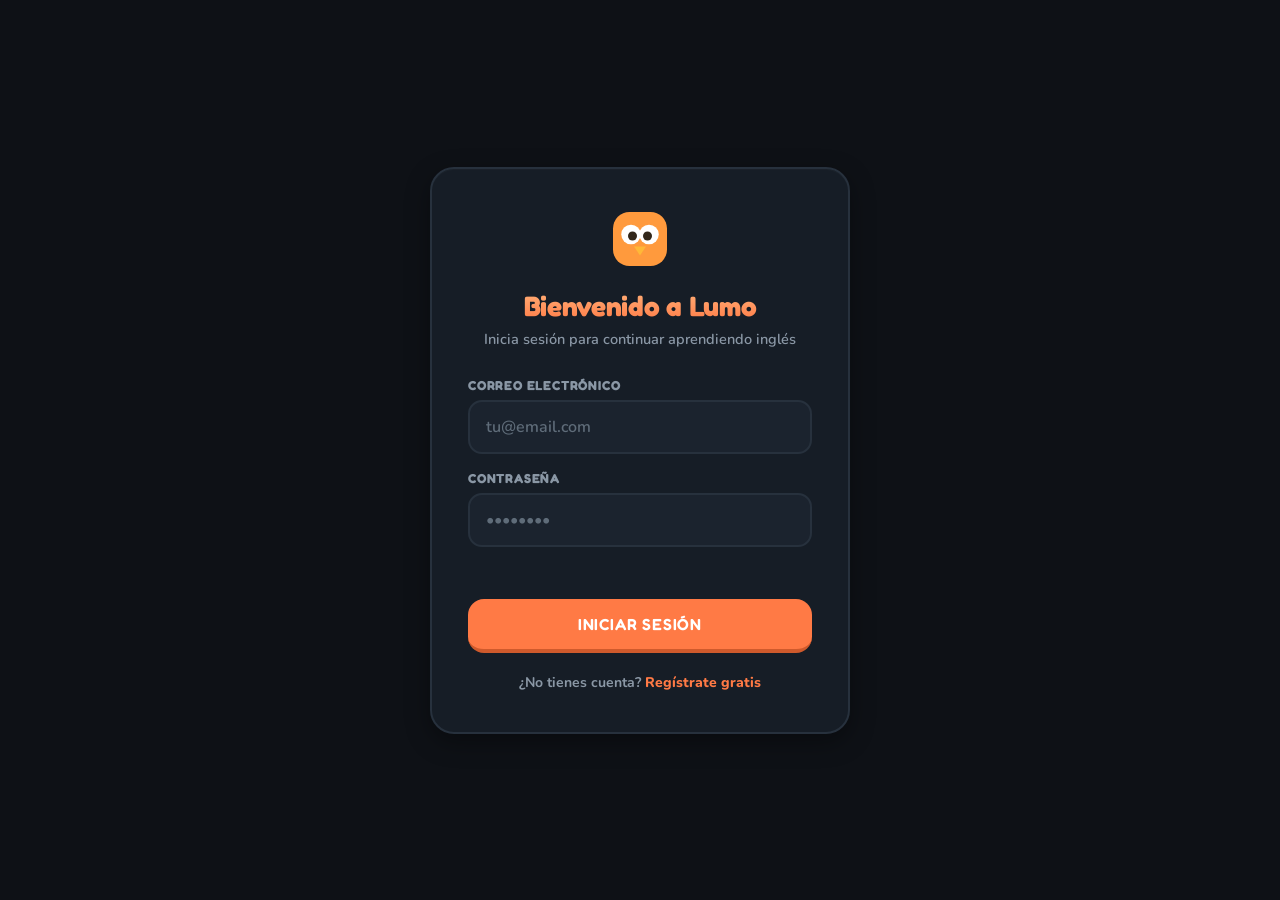
==== index.html @ a14f4a27 "Actulizado imagen" ====
<!DOCTYPE html>
<html lang="es">
<head>
  <meta charset="UTF-8">
  <meta name="viewport" content="width=device-width, initial-scale=1.0, maximum-scale=1.0, user-scalable=no">
  <title>Lumo — Aprende inglés</title>
  <link rel="preconnect" href="https://fonts.googleapis.com">
  <link rel="preconnect" href="https://fonts.gstatic.com" crossorigin>
  <link href="https://fonts.googleapis.com/css2?family=Fredoka:wght@400;500;600;700&family=Nunito:wght@400;600;700;800;900&display=swap" rel="stylesheet">
  <link rel="stylesheet" href="./css/styles.css">
  <style>
    body { overflow: hidden; }
  </style>
</head>
<body>
<div id="root"></div>

<script src="./js/api.js"></script>
<script src="./js/app.js"></script>
</body>
</html>
---- css/styles.css ----
/* ============================================================
   Lumo — Estilos globales
   ============================================================ */
:root {
  --bg:           #0e1116;
  --bg-2:         #0a0d12;
  --panel:        #161d26;
  --panel-2:      #1b232e;
  --panel-3:      #212c38;
  --border:       #27313d;
  --border-strong:#37434f;
  --text:         #eef2f5;
  --muted:        #8a97a5;
  --muted-2:      #5f6c79;

  --primary:      #ff7a45;
  --primary-d:    #cf5a2c;
  --primary-soft: rgba(255,122,69,.14);

  --amber:        #ffc53d;
  --amber-d:      #d99c1d;
  --teal:         #2dd4bf;
  --teal-d:       #13a895;
  --green:        #5fcf2f;
  --green-d:      #4aa823;
  --green-soft:   rgba(95,207,47,.14);
  --red:          #ff5b5b;
  --red-d:        #d63b3b;
  --red-soft:     rgba(255,91,91,.13);
  --gem:          #38c6f4;
  --heart:        #ff5d6c;

  --r-lg:   20px;
  --r-md:   16px;
  --r-sm:   12px;
  --shadow-card: 0 1px 0 rgba(255,255,255,.02) inset, 0 8px 24px rgba(0,0,0,.35);
  --ease:   cubic-bezier(.34,1.56,.64,1);
}

*, *::before, *::after { box-sizing: border-box; margin: 0; padding: 0; -webkit-tap-highlight-color: transparent; }
html, body { height: 100%; }
body {
  background: var(--bg);
  color: var(--text);
  font-family: 'Nunito', system-ui, sans-serif;
  font-weight: 700;
  -webkit-font-smoothing: antialiased;
}
button { font-family: inherit; cursor: pointer; border: none; background: none; color: inherit; }
a { color: var(--primary); text-decoration: none; }
a:hover { text-decoration: underline; }
.fred { font-family: 'Fredoka', sans-serif; }
::-webkit-scrollbar { width: 10px; }
::-webkit-scrollbar-thumb { background: var(--border-strong); border-radius: 20px; }
::-webkit-scrollbar-track { background: transparent; }

/* =============== BOTONES GLOBALES =============== */
.btn {
  padding: 15px 30px; border-radius: 16px;
  font-family: 'Fredoka', sans-serif; font-weight: 600; font-size: 16px;
  letter-spacing: .8px; text-transform: uppercase;
  transition: .12s; border-bottom: 4px solid; min-width: 150px; display: inline-block;
  text-align: center;
}
.btn:active { transform: translateY(2px); border-bottom-width: 2px; }
.btn-primary { background: var(--primary);  border-color: var(--primary-d); color: #fff; }
.btn-green   { background: var(--green);    border-color: var(--green-d);   color: #fff; }
.btn-red     { background: var(--red);      border-color: var(--red-d);     color: #fff; }
.btn-skip    { color: var(--muted); border: 2px solid var(--border-strong); border-bottom-width: 4px; background: transparent; }
.btn-disabled{ background: var(--panel-2);  border-color: var(--border); color: var(--muted-2); pointer-events: none; }
.w-full { width: 100%; }

/* =============== AUTH PAGES =============== */
.auth-page {
  min-height: 100vh; display: flex; align-items: center; justify-content: center;
  padding: 24px; overflow-y: auto;
}
.auth-card {
  background: var(--panel); border: 2px solid var(--border); border-radius: 24px;
  padding: 40px 36px; width: 100%; max-width: 420px;
  box-shadow: var(--shadow-card); animation: popIn .4s var(--ease);
}
@keyframes popIn { from { transform: scale(.92); opacity: 0; } to { transform: scale(1); opacity: 1; } }

.auth-logo { display: flex; justify-content: center; margin-bottom: 20px; }
.auth-card h1 {
  text-align: center; font-family: 'Fredoka', sans-serif; font-weight: 700;
  font-size: 28px; letter-spacing: -.3px;
  background: linear-gradient(180deg,#ffb27a,var(--primary));
  -webkit-background-clip: text; background-clip: text; color: transparent;
  margin-bottom: 6px;
}
.auth-sub { text-align: center; color: var(--muted); font-size: 14.5px; font-weight: 600; margin-bottom: 28px; }

.field { margin-bottom: 16px; }
.field label {
  display: block; font-family: 'Fredoka', sans-serif; font-size: 13px;
  letter-spacing: .8px; text-transform: uppercase; color: var(--muted); margin-bottom: 7px;
}
.field input {
  width: 100%; padding: 14px 16px; border-radius: 14px;
  background: var(--panel-2); border: 2px solid var(--border);
  color: var(--text); font-family: 'Nunito', sans-serif; font-weight: 700; font-size: 16px;
  transition: border-color .15s;
}
.field input:focus { outline: none; border-color: var(--primary); }
.field input::placeholder { color: var(--muted-2); font-weight: 600; }

.error-msg {
  color: var(--red); font-size: 13.5px; font-weight: 700;
  min-height: 20px; margin-bottom: 8px; text-align: center;
}
.auth-link { text-align: center; color: var(--muted); font-size: 14px; margin-top: 20px; }
.auth-link a { color: var(--primary); font-weight: 800; }

/* =============== APP SHELL =============== */
#root { height: 100vh; height: 100dvh; overflow: hidden; }
.app {
  display: grid; height: 100%;
  grid-template-columns: 240px minmax(0,1fr) 380px;
  grid-template-areas: "side main rail";
}
.scroller { overflow-y: auto; overflow-x: hidden; height: 100%; scrollbar-gutter: stable; }

/* =============== SIDEBAR =============== */
.side {
  grid-area: side; border-right: 1px solid var(--border);
  padding: 22px 14px; display: flex; flex-direction: column; gap: 6px; background: var(--bg);
}
.brand { display: flex; align-items: center; gap: 10px; padding: 6px 10px 22px; }
.brand .logo { width: 34px; height: 34px; flex: none; }
.brand h1 {
  font-family: 'Fredoka', sans-serif; font-weight: 700; font-size: 26px; letter-spacing: -.5px;
  background: linear-gradient(180deg,#ffb27a,var(--primary)); -webkit-background-clip: text; background-clip: text; color: transparent;
}
.nav-item {
  display: flex; align-items: center; gap: 15px; padding: 11px 12px; border-radius: 14px;
  border: 2px solid transparent; color: var(--muted); font-family: 'Fredoka', sans-serif;
  font-weight: 600; font-size: 15px; letter-spacing: .4px; text-transform: uppercase;
  transition: .15s; width: 100%; text-align: left;
}
.nav-item svg { width: 26px; height: 26px; flex: none; }
.nav-item:hover { background: var(--panel); }
.nav-item.active { background: var(--primary-soft); border-color: rgba(255,122,69,.5); color: #ffb892; }
.nav-item.active svg { color: var(--primary); }
.nav-logout { margin-top: auto; color: var(--muted-2) !important; }
.nav-logout:hover { color: var(--red) !important; }

/* =============== MAIN =============== */
.main { grid-area: main; position: relative; }
.main-inner { max-width: 640px; margin: 0 auto; padding: 18px 20px 120px; }

.unit-banner {
  position: sticky; top: 0; z-index: 20; border-radius: var(--r-md); padding: 16px 20px;
  display: flex; align-items: center; justify-content: space-between; gap: 14px;
  background: linear-gradient(180deg,var(--primary),var(--primary-d));
  box-shadow: 0 5px 0 rgba(0,0,0,.22), 0 10px 24px rgba(207,90,44,.25); margin-bottom: 8px;
}
.unit-banner .eyebrow {
  font-family: 'Fredoka', sans-serif; font-weight: 600; font-size: 12.5px;
  letter-spacing: 1.2px; text-transform: uppercase; color: rgba(255,255,255,.78);
  display: flex; align-items: center; gap: 9px;
}
.unit-banner h2 { font-family: 'Fredoka', sans-serif; font-weight: 600; font-size: 22px; color: #fff; margin-top: 3px; }
.unit-banner .back { width: 24px; height: 24px; opacity: .85; flex: none; }

/* PATH */
.path {
  position: relative; padding: 34px 0 10px;
  display: flex; flex-direction: column; align-items: center;
}
.node-wrap { position: relative; margin-bottom: 18px; display: flex; flex-direction: column; align-items: center; }
.node {
  position: relative; width: 74px; height: 66px; border-radius: 50%;
  display: grid; place-items: center; transition: transform .12s var(--ease); color: #fff;
}
.node .face { position: absolute; inset: 0; border-radius: 50%; display: grid; place-items: center; }
.node svg { width: 32px; height: 32px; position: relative; z-index: 2; }
.node.done   .face { background: var(--primary); box-shadow: 0 7px 0 var(--primary-d); }
.node.review .face { background: var(--amber);   box-shadow: 0 7px 0 var(--amber-d); }
.node.review svg { color: #5a3d00; }
.node.active .face { background: var(--amber);   box-shadow: 0 7px 0 var(--amber-d); }
.node.active svg { color: #5a3d00; }
.node.locked .face { background: #283039; box-shadow: 0 6px 0 #1b222a; }
.node.locked svg { color: #4a5662; }
.node:not(.locked) { cursor: pointer; }
.node:not(.locked):hover { transform: translateY(-2px); }
.node:not(.locked):active { transform: translateY(4px); }
.node:not(.locked):active .face { box-shadow: 0 2px 0 var(--primary-d); }
.node.review:active .face, .node.active:active .face { box-shadow: 0 2px 0 var(--amber-d); }

.node.active::before {
  content: ""; position: absolute; inset: -7px; border-radius: 50%;
  border: 4px solid var(--amber); opacity: .32; animation: ring 2s ease-in-out infinite;
}
@keyframes ring { 0%,100%{transform:scale(1);opacity:.32} 50%{transform:scale(1.12);opacity:.08} }

.start-bubble {
  position: absolute; top: -46px; left: 50%; transform: translateX(-50%);
  background: #fff; color: var(--primary); font-family: 'Fredoka', sans-serif;
  font-weight: 700; font-size: 13px; letter-spacing: 1px; padding: 7px 15px;
  border-radius: 13px; white-space: nowrap; box-shadow: 0 4px 0 rgba(0,0,0,.18);
  animation: bob 1.4s ease-in-out infinite;
}
.start-bubble::after {
  content: ""; position: absolute; bottom: -7px; left: 50%; transform: translateX(-50%);
  border: 8px solid transparent; border-top-color: #fff; border-bottom: 0;
}
@keyframes bob { 0%,100%{transform:translateX(-50%) translateY(0)} 50%{transform:translateX(-50%) translateY(-5px)} }
.mascot-rest { position: absolute; right: -6px; top: 50%; transform: translateY(-50%); pointer-events: none; }
.path-divider {
  display: flex; align-items: center; gap: 14px; width: 100%; max-width: 380px;
  margin: 6px 0 24px; color: var(--muted);
}
.path-divider::before, .path-divider::after { content: ""; flex: 1; height: 2px; background: var(--border); }
.path-divider span { font-family: 'Fredoka', sans-serif; font-weight: 600; font-size: 12px; letter-spacing: 1.5px; text-transform: uppercase; white-space: nowrap; }

/* =============== RAIL =============== */
.rail { grid-area: rail; border-left: 1px solid var(--border); background: var(--bg); }
.rail-inner { padding: 20px 22px 60px; display: flex; flex-direction: column; gap: 18px; }
.stats { display: flex; align-items: center; justify-content: space-between; gap: 6px; padding: 4px 4px 14px; }
.stat { display: flex; align-items: center; gap: 7px; font-family: 'Fredoka', sans-serif; font-weight: 700; font-size: 16px; }
.stat svg { width: 26px; height: 20px; flex: none; }
.stat.gems { color: var(--gem); } .stat.hearts { color: var(--heart); }
.card { background: var(--panel); border: 2px solid var(--border); border-radius: var(--r-lg); padding: 20px; }
.card h3 { font-family: 'Fredoka', sans-serif; font-weight: 600; font-size: 19px; margin: 14px 0 8px; }
.card p { font-weight: 600; font-size: 14.5px; color: var(--muted); line-height: 1.5; }
.card .row { display: flex; align-items: center; justify-content: space-between; gap: 12px; }
.daily { display: flex; align-items: center; gap: 13px; margin-top: 14px; }
.daily .ic { width: 42px; height: 42px; border-radius: 11px; background: var(--panel-3); display: grid; place-items: center; flex: none; }
.daily .bar { height: 13px; border-radius: 8px; background: var(--panel-3); overflow: hidden; margin-top: 7px; }
.daily .bar i { display: block; height: 100%; background: linear-gradient(90deg,var(--amber),var(--primary)); border-radius: 8px; }
.pill-btn {
  width: 100%; margin-top: 16px; background: linear-gradient(180deg,#7b6bff,#5a49e8); color: #fff;
  border-radius: 14px; border-bottom: 4px solid #4334c0; padding: 13px;
  font-family: 'Fredoka', sans-serif; font-weight: 600; font-size: 14px;
  letter-spacing: .8px; text-transform: uppercase; transition: .12s;
}
.pill-btn:active { transform: translateY(2px); border-bottom-width: 2px; }

/* =============== MOBILE =============== */
.mobile-top, .mobile-nav { display: none; }
.mobile-top {
  position: fixed; top: 0; left: 0; right: 0; z-index: 40;
  background: rgba(14,17,22,.92); backdrop-filter: blur(8px);
  border-bottom: 1px solid var(--border); padding: 10px 16px;
  align-items: center; justify-content: space-between;
}
.mobile-nav {
  position: fixed; bottom: 0; left: 0; right: 0; z-index: 40;
  background: var(--bg); border-top: 1px solid var(--border);
  padding: 7px 6px; justify-content: space-around; align-items: center;
}
.mnav-btn { display: grid; place-items: center; padding: 9px 14px; border-radius: 14px; border: 2px solid transparent; color: var(--muted); }
.mnav-btn svg { width: 27px; height: 27px; }
.mnav-btn.active { background: var(--primary-soft); border-color: rgba(255,122,69,.5); color: var(--primary); }

/* =============== LESSON =============== */
.lesson {
  position: fixed; inset: 0; z-index: 100; background: var(--bg);
  display: flex; flex-direction: column; animation: slideUp .32s var(--ease);
}
@keyframes slideUp { from { transform: translateY(100%); } to { transform: translateY(0); } }
.lesson-top {
  display: flex; align-items: center; gap: 18px;
  padding: 20px clamp(16px,5vw,40px) 8px; max-width: 1000px; margin: 0 auto; width: 100%;
}
.close-x { font-size: 30px; color: var(--muted-2); line-height: 1; flex: none; transition: .15s; }
.close-x:hover { color: var(--text); }
.progress { flex: 1; height: 16px; border-radius: 10px; background: var(--panel-2); overflow: hidden; position: relative; }
.progress i {
  position: absolute; inset: 0; width: 0; border-radius: 10px;
  background: linear-gradient(180deg,#ffd089,var(--amber)); transition: width .4s var(--ease);
}
.progress i::after { content: ""; position: absolute; top: 3px; left: 8px; right: 8px; height: 4px; border-radius: 4px; background: rgba(255,255,255,.4); }
.heart-count { display: flex; align-items: center; gap: 7px; color: var(--heart); font-family: 'Fredoka', sans-serif; font-weight: 700; font-size: 19px; }
.heart-count svg { width: 28px; height: 28px; }
@keyframes shake { 0%,100%{transform:translateX(0)} 25%{transform:translateX(-5px)} 75%{transform:translateX(5px)} }
.heart-count.lose { animation: shake .4s; }

.lesson-body { flex: 1; overflow-y: auto; display: flex; flex-direction: column; align-items: center; padding: 14px clamp(16px,5vw,40px); width: 100%; }
.lesson-wrap { width: 100%; max-width: 640px; margin: auto 0; }
@keyframes fadeIn { from{opacity:0;transform:translateY(10px)} to{opacity:1;transform:translateY(0)} }
.q-title { font-family: 'Fredoka', sans-serif; font-weight: 600; font-size: clamp(22px,4vw,30px); margin-bottom: 26px; animation: fadeIn .4s; }

.prompt-row { display: flex; align-items: flex-end; gap: 16px; margin-bottom: 30px; animation: fadeIn .45s; }
.speech {
  position: relative; background: var(--panel); border: 2px solid var(--border);
  border-radius: 16px; padding: 16px 20px; display: flex; align-items: center;
  gap: 14px; font-family: 'Fredoka', sans-serif; font-weight: 500; font-size: 21px;
}
.speech::before {
  content: ""; position: absolute; left: -11px; bottom: 18px; width: 20px; height: 20px;
  background: var(--panel); border-left: 2px solid var(--border); border-bottom: 2px solid var(--border);
  transform: rotate(45deg);
}

.choices { display: grid; gap: 12px; }
.choices.grid2 { grid-template-columns: 1fr 1fr; }
.choice {
  display: flex; align-items: center; gap: 15px; text-align: left; padding: 16px 18px;
  border-radius: 15px; background: var(--panel); border: 2px solid var(--border);
  border-bottom-width: 4px; font-family: 'Fredoka', sans-serif; font-weight: 500;
  font-size: 18px; transition: .12s;
}
.choice:hover:not(.disabled) { background: var(--panel-2); border-color: var(--border-strong); }
.choice .kbd { width: 30px; height: 30px; border-radius: 9px; border: 2px solid var(--border-strong); display: grid; place-items: center; font-size: 14px; color: var(--muted); flex: none; }
.choice.sel    { background: var(--primary-soft); border-color: var(--primary); color: #ffcdb3; }
.choice.sel .kbd { border-color: var(--primary); color: var(--primary); }
.choice.correct{ background: var(--green-soft); border-color: var(--green); color: #bff5a0; }
.choice.correct .kbd { border-color: var(--green); color: var(--green); }
.choice.wrong  { background: var(--red-soft); border-color: var(--red); color: #ffc2c2; }
.choice.wrong .kbd { border-color: var(--red); color: var(--red); }
.choice.disabled { cursor: default; }
.choice:active:not(.disabled) { transform: translateY(2px); border-bottom-width: 2px; }

.build-answer {
  min-height: 60px; border-bottom: 2px solid var(--border); padding: 10px 0 14px;
  margin-bottom: 6px; display: flex; flex-wrap: wrap; gap: 9px; align-content: flex-start;
}
.build-line { height: 2px; flex: 1; min-width: 100%; background: var(--border); order: 99; }
.bank { display: flex; flex-wrap: wrap; gap: 10px; margin-top: 24px; justify-content: center; }
.word {
  padding: 11px 16px; border-radius: 13px; background: var(--panel);
  border: 2px solid var(--border); border-bottom-width: 4px;
  font-family: 'Fredoka', sans-serif; font-weight: 500; font-size: 18px; transition: .1s;
}
.word:active { transform: translateY(2px); border-bottom-width: 2px; }
.word.used   { background: var(--panel); border-color: var(--border); color: transparent; pointer-events: none; opacity: .35; }
.word.placed { background: var(--panel-2); }

.match { display: grid; grid-template-columns: 1fr 1fr; gap: 12px; }
.match-col { display: flex; flex-direction: column; gap: 12px; }
.mtile {
  padding: 16px; border-radius: 14px; background: var(--panel);
  border: 2px solid var(--border); border-bottom-width: 4px;
  font-family: 'Fredoka', sans-serif; font-weight: 500; font-size: 18px;
  text-align: center; transition: .12s;
}
.mtile:active { transform: translateY(2px); }
.mtile.sel  { background: var(--primary-soft); border-color: var(--primary); color: #ffcdb3; }
.mtile.done { opacity: 0; pointer-events: none; transition: opacity .3s; }
.mtile.miss { animation: shake .4s; border-color: var(--red); }

.lesson-foot { border-top: 2px solid var(--border); padding: 18px clamp(16px,5vw,40px); transition: .2s; }
.lesson-foot.correct { background: var(--green-soft); border-color: transparent; }
.lesson-foot.wrong   { background: var(--red-soft);   border-color: transparent; }
.foot-inner { max-width: 1000px; margin: 0 auto; display: flex; align-items: center; justify-content: space-between; gap: 16px; }
.feedback { display: flex; align-items: center; gap: 14px; font-family: 'Fredoka', sans-serif; font-weight: 600; font-size: 20px; }
.feedback .fic { width: 46px; height: 46px; border-radius: 50%; display: grid; place-items: center; flex: none; }
.feedback.ok { color: var(--green); } .feedback.ok .fic { background: var(--green); color: #fff; }
.feedback.no { color: var(--red);   } .feedback.no .fic { background: var(--red);   color: #fff; }
.feedback small { display: block; font-size: 14px; font-weight: 600; opacity: .85; }

/* =============== COMPLETE =============== */
.complete {
  position: fixed; inset: 0; z-index: 110; background: var(--bg);
  display: flex; flex-direction: column; align-items: center; justify-content: center;
  text-align: center; padding: 30px; animation: fadeIn .4s;
}
.complete h2 {
  font-family: 'Fredoka', sans-serif; font-weight: 700; font-size: clamp(30px,6vw,46px);
  background: linear-gradient(180deg,var(--amber),var(--primary));
  -webkit-background-clip: text; background-clip: text; color: transparent;
  margin: 24px 0 6px;
}
.complete .sub { color: var(--muted); font-size: 17px; margin-bottom: 34px; }
.reward-row { display: flex; gap: 16px; margin-bottom: 40px; flex-wrap: wrap; justify-content: center; }
.reward { width: 160px; border-radius: 16px; border: 3px solid; padding: 3px; background: var(--panel); }
.reward .top { font-family: 'Fredoka', sans-serif; font-weight: 600; font-size: 12px; letter-spacing: 1px; text-transform: uppercase; color: #fff; padding: 6px; border-radius: 12px 12px 0 0; }
.reward .val { display: flex; align-items: center; justify-content: center; gap: 8px; background: var(--bg); margin: 3px; border-radius: 11px; padding: 12px; font-family: 'Fredoka', sans-serif; font-weight: 700; font-size: 24px; }
.reward.xp  { border-color: var(--amber); } .reward.xp  .top { background: var(--amber); color: #5a3d00; } .reward.xp  .val { color: var(--amber); }
.reward.acc { border-color: var(--teal);  } .reward.acc .top { background: var(--teal);  color: #06202a; } .reward.acc .val { color: var(--teal); }

.modal-bg { position: fixed; inset: 0; z-index: 120; background: rgba(5,7,10,.75); backdrop-filter: blur(4px); display: grid; place-items: center; padding: 24px; animation: fadeIn .25s; }
.modal { background: var(--panel); border: 2px solid var(--border); border-radius: 24px; padding: 34px 30px; max-width: 420px; width: 100%; text-align: center; animation: popIn .35s var(--ease); }
.modal h3 { font-family: 'Fredoka', sans-serif; font-weight: 600; font-size: 26px; margin: 16px 0 8px; }
.modal p  { color: var(--muted); font-size: 15.5px; line-height: 1.5; margin-bottom: 24px; }
.modal .btn { width: 100%; margin-bottom: 12px; }

.confetti { position: fixed; width: 11px; height: 11px; top: -20px; z-index: 115; border-radius: 2px; animation: fall linear forwards; }
@keyframes fall { to { transform: translateY(105vh) rotate(540deg); opacity: .9; } }

/* =============== LOADING OVERLAY =============== */
.loading-overlay {
  position: fixed; inset: 0; z-index: 200; background: var(--bg);
  display: flex; flex-direction: column; align-items: center; justify-content: center; gap: 20px;
}
.spinner {
  width: 48px; height: 48px; border: 4px solid var(--border);
  border-top-color: var(--primary); border-radius: 50%; animation: spin .7s linear infinite;
}
@keyframes spin { to { transform: rotate(360deg); } }

/* =============== RESPONSIVE =============== */
@media (max-width: 1180px) {
  .app { grid-template-columns: 240px minmax(0,1fr); grid-template-areas: "side main"; }
  .rail { display: none; }
}
@media (max-width: 840px) {
  .app { grid-template-columns: 88px minmax(0,1fr); grid-template-areas: "side main"; }
  .brand h1, .nav-item span { display: none; }
  .brand { justify-content: center; padding: 6px 0 22px; }
  .nav-item { justify-content: center; padding: 13px; }
}
@media (max-width: 620px) {
  .app { grid-template-columns: 1fr; grid-template-areas: "main"; }
  .side { display: none; }
  .mobile-top, .mobile-nav { display: flex; }
  .main-inner { padding-top: 64px; padding-bottom: 90px; }
  .unit-banner { top: 56px; }
  .choices.grid2 { grid-template-columns: 1fr; }
  .lesson-foot .feedback { font-size: 17px; }
  .btn { min-width: 0; padding: 14px 22px; flex: 1; }
  .foot-inner { flex-direction: column-reverse; }
  .feedback { align-self: flex-start; }
  .btn { width: 100%; }
}
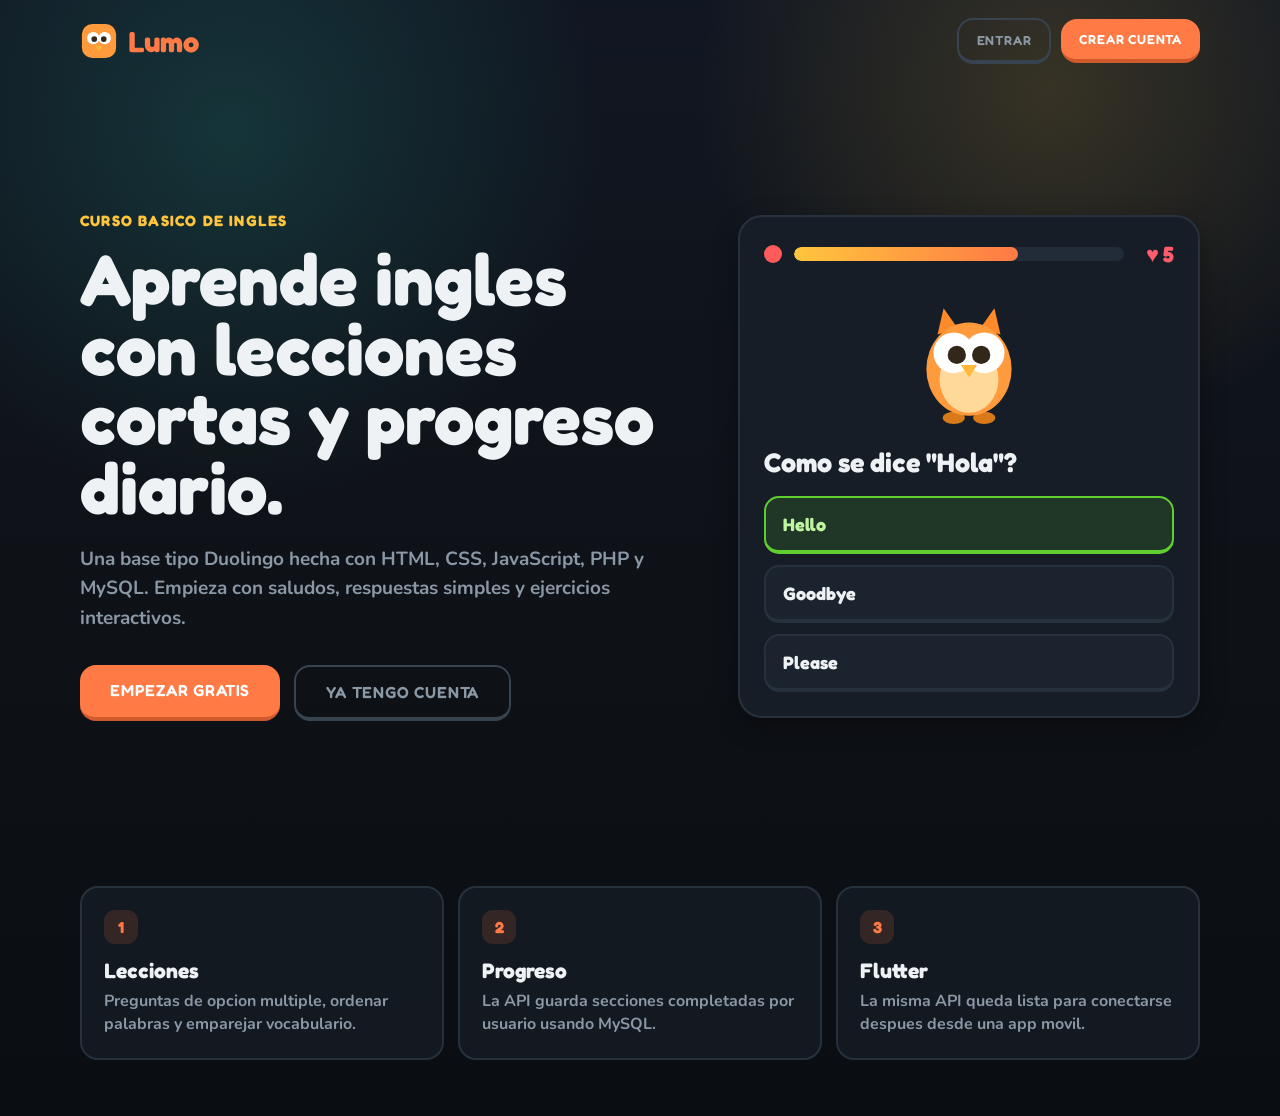
==== commit ff964481: "Actulizado pordata" ====
--- a/index.html
+++ b/index.html
@@ -2,20 +2,92 @@
 <html lang="es">
 <head>
   <meta charset="UTF-8">
-  <meta name="viewport" content="width=device-width, initial-scale=1.0, maximum-scale=1.0, user-scalable=no">
-  <title>Lumo — Aprende inglés</title>
+  <meta name="viewport" content="width=device-width, initial-scale=1.0">
+  <title>Lumo - Aprende ingles</title>
   <link rel="preconnect" href="https://fonts.googleapis.com">
   <link rel="preconnect" href="https://fonts.gstatic.com" crossorigin>
   <link href="https://fonts.googleapis.com/css2?family=Fredoka:wght@400;500;600;700&family=Nunito:wght@400;600;700;800;900&display=swap" rel="stylesheet">
   <link rel="stylesheet" href="./css/styles.css">
-  <style>
-    body { overflow: hidden; }
-  </style>
 </head>
 <body>
-<div id="root"></div>
+  <main class="landing">
+    <nav class="landing-nav" aria-label="Principal">
+      <a class="landing-brand" href="./index.html" aria-label="Lumo inicio">
+        <svg viewBox="0 0 40 40" width="38" height="38" aria-hidden="true">
+          <rect x="2" y="2" width="36" height="36" rx="11" fill="#ff9a3d"/>
+          <circle cx="14" cy="17" r="6.5" fill="#fff"/>
+          <circle cx="26" cy="17" r="6.5" fill="#fff"/>
+          <circle cx="15" cy="18" r="3" fill="#33271a"/>
+          <circle cx="25" cy="18" r="3" fill="#33271a"/>
+          <path d="M16 25 L24 25 L20 31 Z" fill="#ffb838"/>
+        </svg>
+        <span class="fred">Lumo</span>
+      </a>
+      <div class="landing-actions">
+        <a class="btn btn-skip" href="./login.html">Entrar</a>
+        <a class="btn btn-primary" href="./register.html">Crear cuenta</a>
+      </div>
+    </nav>
 
-<script src="./js/api.js"></script>
-<script src="./js/app.js"></script>
+    <section class="landing-hero" aria-labelledby="hero-title">
+      <div class="hero-copy">
+        <p class="hero-kicker fred">Curso basico de ingles</p>
+        <h1 id="hero-title" class="fred">Aprende ingles con lecciones cortas y progreso diario.</h1>
+        <p class="hero-text">
+          Una base tipo Duolingo hecha con HTML, CSS, JavaScript, PHP y MySQL. Empieza con saludos,
+          respuestas simples y ejercicios interactivos.
+        </p>
+        <div class="hero-actions">
+          <a class="btn btn-primary" href="./register.html">Empezar gratis</a>
+          <a class="btn btn-skip" href="./login.html">Ya tengo cuenta</a>
+        </div>
+      </div>
+
+      <div class="lesson-preview" aria-label="Vista previa de una leccion">
+        <div class="preview-top">
+          <span class="preview-dot"></span>
+          <span class="preview-progress"><i></i></span>
+          <span class="preview-heart">5</span>
+        </div>
+        <div class="preview-mascot" aria-hidden="true">
+          <svg viewBox="0 0 130 130" width="132" height="132">
+            <ellipse cx="50" cy="120" rx="11" ry="6" fill="#d97a18"/>
+            <ellipse cx="80" cy="120" rx="11" ry="6" fill="#d97a18"/>
+            <path d="M34 38 L40 12 L54 32 Z" fill="#ff8a2a"/>
+            <path d="M96 38 L90 12 L76 32 Z" fill="#ff8a2a"/>
+            <ellipse cx="65" cy="72" rx="42" ry="46" fill="#ff9a3d"/>
+            <ellipse cx="65" cy="82" rx="29" ry="33" fill="#ffd99a"/>
+            <circle cx="50" cy="56" r="20" fill="#fff"/>
+            <circle cx="80" cy="56" r="20" fill="#fff"/>
+            <circle cx="53" cy="58" r="9" fill="#33271a"/>
+            <circle cx="77" cy="58" r="9" fill="#33271a"/>
+            <path d="M57 68 L73 68 L65 80 Z" fill="#ffb838"/>
+          </svg>
+        </div>
+        <h2 class="fred">Como se dice "Hola"?</h2>
+        <div class="preview-choice correct">Hello</div>
+        <div class="preview-choice">Goodbye</div>
+        <div class="preview-choice">Please</div>
+      </div>
+    </section>
+
+    <section class="landing-features" aria-label="Funciones principales">
+      <article>
+        <span>1</span>
+        <h2 class="fred">Lecciones</h2>
+        <p>Preguntas de opcion multiple, ordenar palabras y emparejar vocabulario.</p>
+      </article>
+      <article>
+        <span>2</span>
+        <h2 class="fred">Progreso</h2>
+        <p>La API guarda secciones completadas por usuario usando MySQL.</p>
+      </article>
+      <article>
+        <span>3</span>
+        <h2 class="fred">Flutter</h2>
+        <p>La misma API queda lista para conectarse despues desde una app movil.</p>
+      </article>
+    </section>
+  </main>
 </body>
 </html>
--- a/css/styles.css
+++ b/css/styles.css
@@ -53,6 +53,186 @@
 ::-webkit-scrollbar { width: 10px; }
 ::-webkit-scrollbar-thumb { background: var(--border-strong); border-radius: 20px; }
 ::-webkit-scrollbar-track { background: transparent; }
+
+/* =============== LANDING PAGE =============== */
+.landing {
+  min-height: 100vh;
+  background:
+    radial-gradient(circle at 18% 12%, rgba(45,212,191,.16), transparent 26%),
+    radial-gradient(circle at 82% 8%, rgba(255,197,61,.16), transparent 24%),
+    linear-gradient(180deg, #111722 0%, var(--bg) 58%, var(--bg-2) 100%);
+  overflow-x: hidden;
+}
+.landing-nav {
+  width: min(1120px, calc(100% - 32px));
+  margin: 0 auto;
+  padding: 18px 0;
+  display: flex;
+  align-items: center;
+  justify-content: space-between;
+  gap: 16px;
+}
+.landing-brand {
+  display: inline-flex;
+  align-items: center;
+  gap: 10px;
+  color: var(--text);
+}
+.landing-brand:hover { text-decoration: none; }
+.landing-brand span {
+  font-size: 29px;
+  font-weight: 700;
+  color: var(--primary);
+}
+.landing-actions {
+  display: flex;
+  align-items: center;
+  gap: 10px;
+}
+.landing-actions .btn {
+  min-width: 0;
+  padding: 12px 18px;
+  font-size: 13px;
+}
+.landing-hero {
+  width: min(1120px, calc(100% - 32px));
+  min-height: calc(100vh - 96px);
+  margin: 0 auto;
+  display: grid;
+  grid-template-columns: minmax(0, 1.02fr) minmax(320px, .78fr);
+  align-items: center;
+  gap: 54px;
+  padding: 28px 0 64px;
+}
+.hero-copy {
+  max-width: 660px;
+}
+.hero-kicker {
+  color: var(--amber);
+  font-size: 15px;
+  letter-spacing: 1.2px;
+  text-transform: uppercase;
+  margin-bottom: 14px;
+}
+.hero-copy h1 {
+  font-size: clamp(42px, 6vw, 72px);
+  line-height: .97;
+  font-weight: 700;
+  max-width: 760px;
+}
+.hero-text {
+  color: var(--muted);
+  font-size: 19px;
+  line-height: 1.55;
+  font-weight: 700;
+  max-width: 580px;
+  margin-top: 22px;
+}
+.hero-actions {
+  display: flex;
+  flex-wrap: wrap;
+  gap: 14px;
+  margin-top: 32px;
+}
+.lesson-preview {
+  background: var(--panel);
+  border: 2px solid var(--border);
+  border-radius: 24px;
+  padding: 24px;
+  box-shadow: var(--shadow-card);
+}
+.preview-top {
+  display: grid;
+  grid-template-columns: 18px 1fr 38px;
+  align-items: center;
+  gap: 12px;
+}
+.preview-dot {
+  width: 18px;
+  height: 18px;
+  border-radius: 50%;
+  background: var(--red);
+}
+.preview-progress {
+  height: 14px;
+  border-radius: 99px;
+  background: var(--panel-3);
+  overflow: hidden;
+}
+.preview-progress i {
+  display: block;
+  width: 68%;
+  height: 100%;
+  border-radius: inherit;
+  background: linear-gradient(90deg, var(--amber), var(--primary));
+}
+.preview-heart {
+  color: var(--heart);
+  font-family: 'Fredoka', sans-serif;
+  font-size: 22px;
+  text-align: right;
+}
+.preview-heart::before {
+  content: "♥";
+  margin-right: 4px;
+}
+.preview-mascot {
+  display: grid;
+  place-items: center;
+  margin: 28px 0 18px;
+}
+.lesson-preview h2 {
+  font-size: 27px;
+  margin-bottom: 18px;
+}
+.preview-choice {
+  border: 2px solid var(--border);
+  border-bottom-width: 4px;
+  border-radius: 15px;
+  background: var(--panel-2);
+  padding: 15px 17px;
+  font-family: 'Fredoka', sans-serif;
+  font-size: 18px;
+  margin-top: 11px;
+}
+.preview-choice.correct {
+  border-color: var(--green);
+  background: var(--green-soft);
+  color: #bff5a0;
+}
+.landing-features {
+  width: min(1120px, calc(100% - 32px));
+  margin: 0 auto;
+  padding: 0 0 56px;
+  display: grid;
+  grid-template-columns: repeat(3, minmax(0, 1fr));
+  gap: 14px;
+}
+.landing-features article {
+  background: rgba(22,29,38,.74);
+  border: 2px solid var(--border);
+  border-radius: 18px;
+  padding: 22px;
+}
+.landing-features span {
+  width: 34px;
+  height: 34px;
+  border-radius: 11px;
+  display: grid;
+  place-items: center;
+  background: var(--primary-soft);
+  color: var(--primary);
+  font-family: 'Fredoka', sans-serif;
+}
+.landing-features h2 {
+  font-size: 21px;
+  margin: 14px 0 7px;
+}
+.landing-features p {
+  color: var(--muted);
+  font-weight: 700;
+  line-height: 1.45;
+}
 
 /* =============== BOTONES GLOBALES =============== */
 .btn {
@@ -398,12 +578,51 @@
   .rail { display: none; }
 }
 @media (max-width: 840px) {
+  .landing-hero {
+    grid-template-columns: 1fr;
+    min-height: auto;
+    padding-top: 40px;
+  }
+  .lesson-preview {
+    max-width: 460px;
+  }
+  .landing-features {
+    grid-template-columns: 1fr;
+  }
   .app { grid-template-columns: 88px minmax(0,1fr); grid-template-areas: "side main"; }
   .brand h1, .nav-item span { display: none; }
   .brand { justify-content: center; padding: 6px 0 22px; }
   .nav-item { justify-content: center; padding: 13px; }
 }
 @media (max-width: 620px) {
+  .landing-nav {
+    align-items: flex-start;
+  }
+  .landing-actions {
+    flex-direction: column;
+    align-items: stretch;
+  }
+  .landing-actions .btn {
+    width: 100%;
+  }
+  .landing-hero {
+    grid-template-columns: 1fr;
+    min-height: auto;
+    gap: 34px;
+    padding-top: 22px;
+  }
+  .hero-copy h1 {
+    font-size: 42px;
+  }
+  .hero-text {
+    font-size: 17px;
+  }
+  .hero-actions .btn {
+    width: 100%;
+  }
+  .landing-features {
+    grid-template-columns: 1fr;
+  }
   .app { grid-template-columns: 1fr; grid-template-areas: "main"; }
   .side { display: none; }
   .mobile-top, .mobile-nav { display: flex; }
